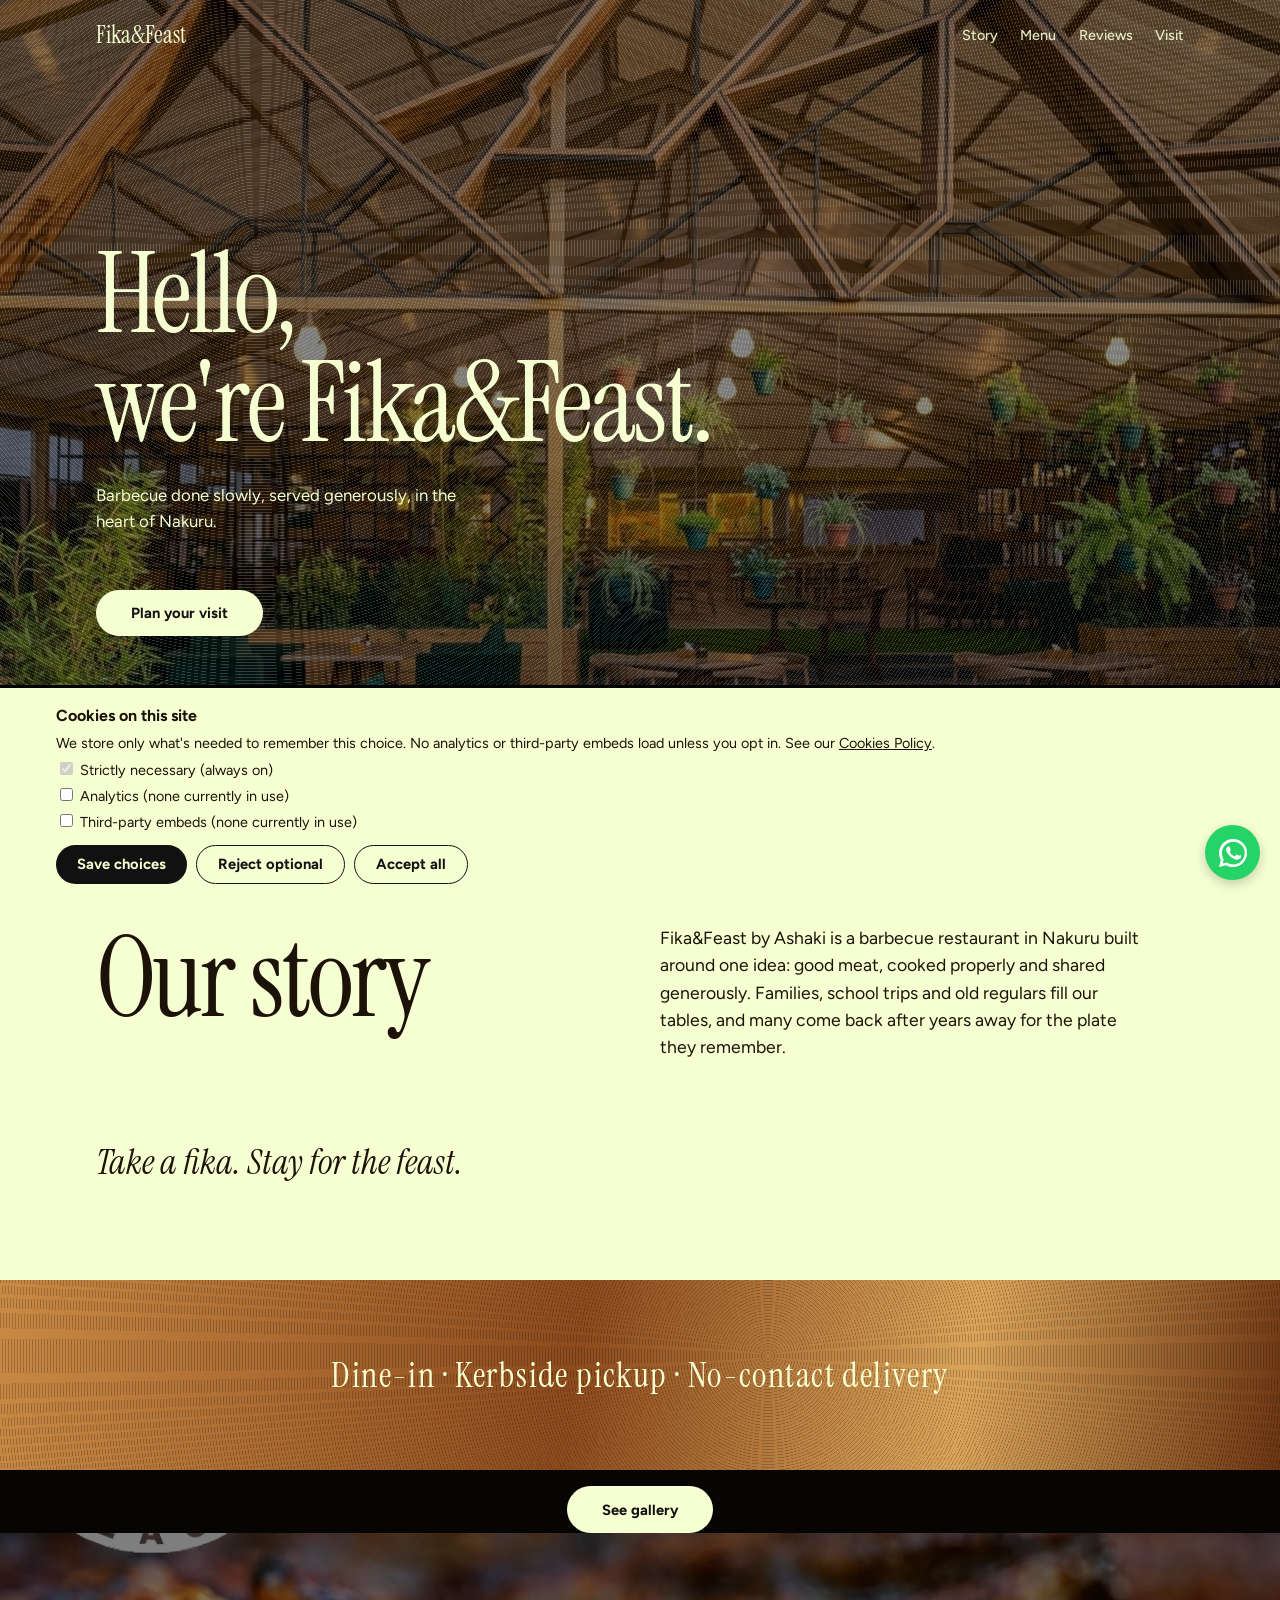
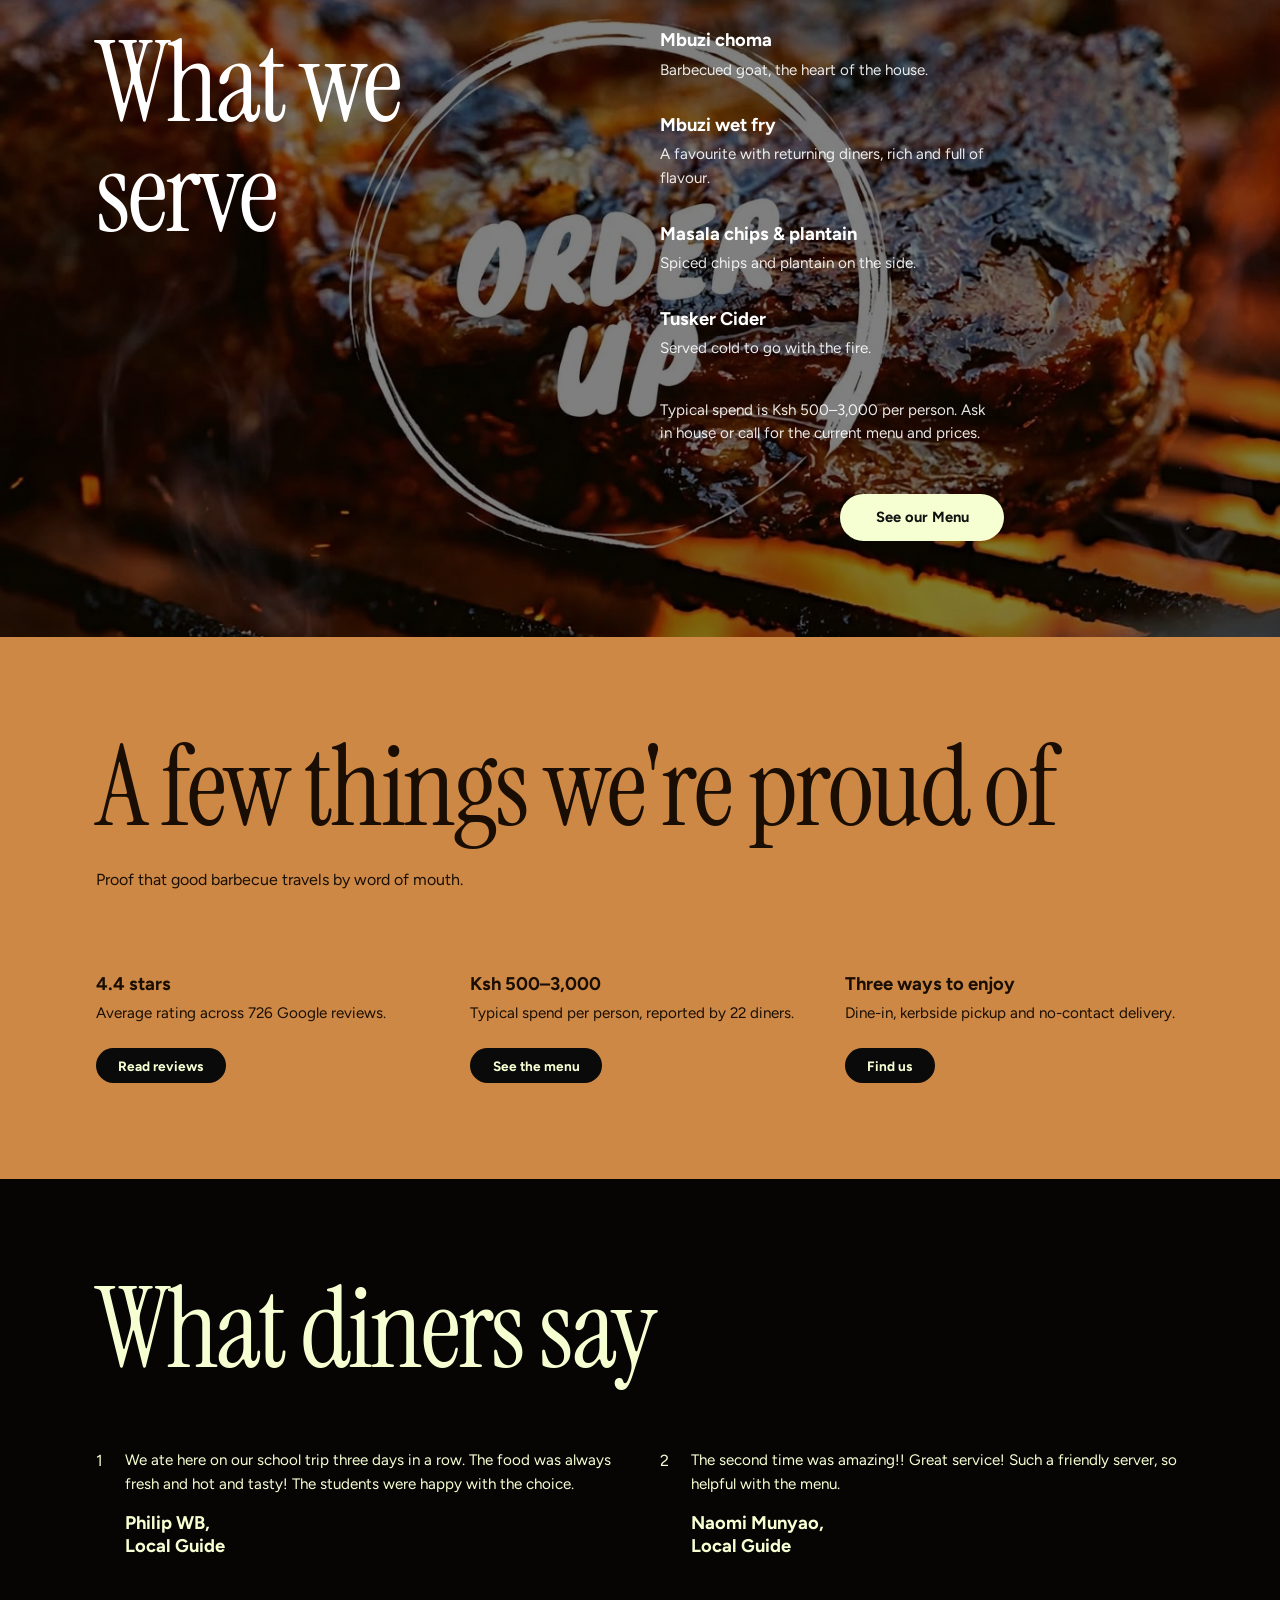
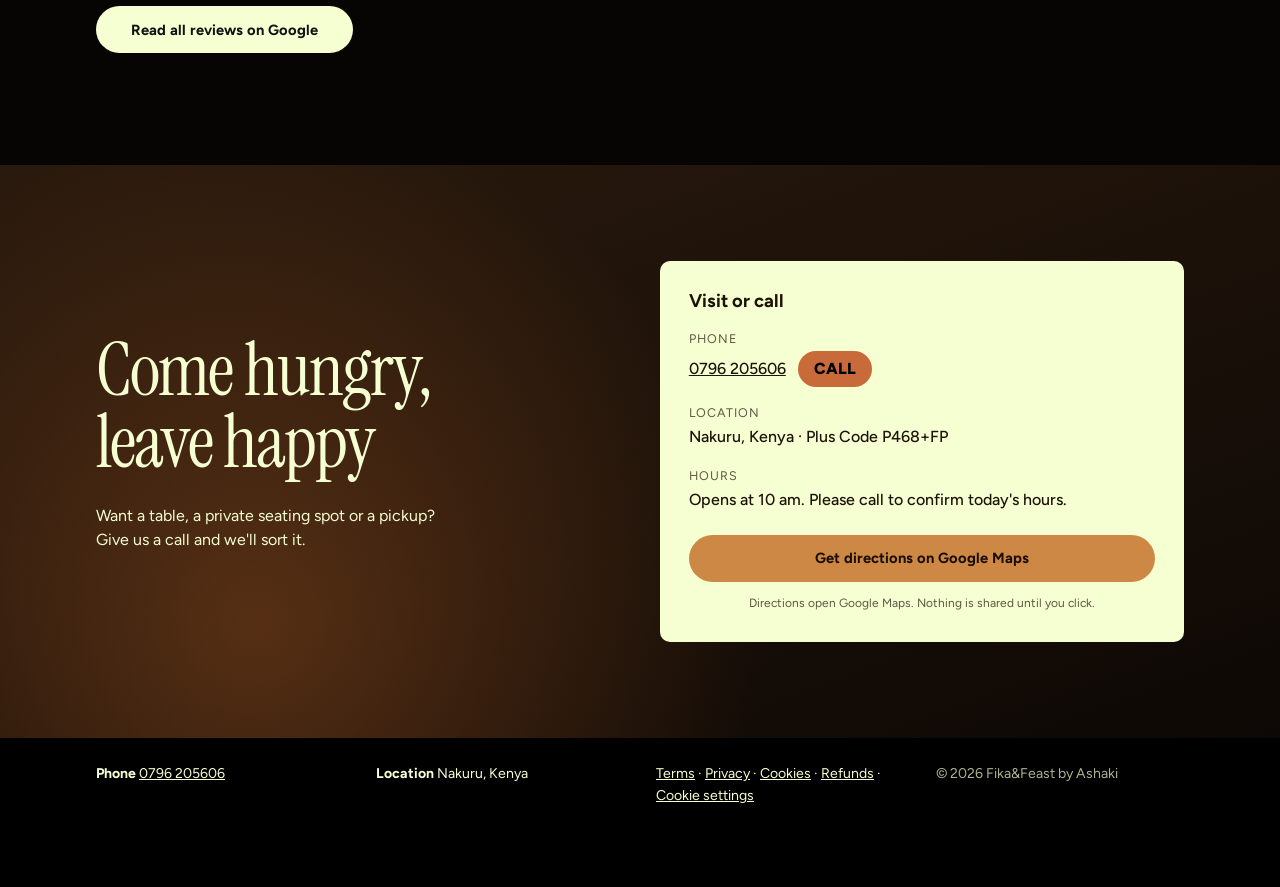
==== index.html @ a0c23b11 "New update" ====
<!DOCTYPE html>
<html lang="en">
<head>
<meta charset="utf-8">
<meta name="viewport" content="width=device-width, initial-scale=1, viewport-fit=cover">
<title>Fika&amp;Feast by Ashaki | Barbecue Restaurant in Nakuru</title>
<meta name="description" content="Fika&Feast by Ashaki: barbecue, mbuzi choma and wet fry in Nakuru. Dine-in, kerbside pickup and no-contact delivery.">
<link rel="preconnect" href="https://fonts.googleapis.com">
<link rel="preconnect" href="https://fonts.gstatic.com" crossorigin>
<link href="https://fonts.googleapis.com/css2?family=Instrument+Serif:ital@0;1&family=Figtree:wght@400;500;700&display=swap" rel="stylesheet">
<link rel="stylesheet" href="styles.css">
</head>
<body>
<div class="top"><div class="w"><b><a href="#/" style="text-decoration:none">Fika&amp;Feast</a></b>
<nav aria-label="Main"><a href="#/" data-s="story">Story</a><a href="#/" data-s="menu">Menu</a><a href="#/" data-s="reviews">Reviews</a><a href="#/" data-s="visit">Visit</a></nav></div></div>

<main>
<div class="page" data-p="/">
<header class="hero"><div class="w">
<h1>Hello,<br>we're Fika&amp;Feast.</h1>
<p>Barbecue done slowly, served generously, in the heart of Nakuru.</p>
<a class="pill" href="#/" data-s="menu">Plan your visit</a>
</div></header>

<section class="s story" id="story"><div class="w">
<div class="two"><h2>Our story</h2>
<p>Fika&amp;Feast by Ashaki is a barbecue restaurant in Nakuru built around one idea: good meat, cooked properly and shared generously. Families, school trips and old regulars fill our tables, and many come back after years away for the plate they remember.</p></div>
<q>Take a fika. Stay for the feast.</q>
</div></section>

<div class="strip"><span>Dine-in &middot; Kerbside pickup &middot; No-contact delivery</span></div>
<div class="button"><a class="pill" href="gallery.html">See gallery</a></div>

<section class="s" id="menu"><div class="w"><div class="two">
<h2>What we<br>serve</h2>
<div class="svc">
<div><h3>Mbuzi choma</h3><p>Barbecued goat, the heart of the house.</p></div>
<div><h3>Mbuzi wet fry</h3><p>A favourite with returning diners, rich and full of flavour.</p></div>
<div><h3>Masala chips &amp; plantain</h3><p>Spiced chips and plantain on the side.</p></div>
<div><h3>Tusker Cider</h3><p>Served cold to go with the fire.</p></div>
<p>Typical spend is Ksh 500&ndash;3,000 per person. Ask in house or call for the current menu and prices.</p>
<div class="button"><a class="pill" href="menu.html">See our Menu</a></div>
</div></div></div></section>

<section class="s proud"><div class="w">
<h2>A few things we're proud of</h2>
<p class="lead">Proof that good barbecue travels by word of mouth.</p>
<div class="cols">
<div><h3>4.4 stars</h3><p>Average rating across 726 Google reviews.</p><a class="pill k" href="#/" data-s="reviews">Read reviews</a></div>
<div><h3>Ksh 500&ndash;3,000</h3><p>Typical spend per person, reported by 22 diners.</p><a class="pill k" href="#/" data-s="menu">See the menu</a></div>
<div><h3>Three ways to enjoy</h3><p>Dine-in, kerbside pickup and no-contact delivery.</p><a class="pill k" href="#/" data-s="visit">Find us</a></div>
</div></div></section>

<section class="s" id="reviews"><div class="w">
<h2>What diners say</h2>
<div class="say">
<div class="t"><div class="nav" aria-hidden="true">1</div><div><p>We ate here on our school trip three days in a row. The food was always fresh and hot and tasty! The students were happy with the choice.</p><h3>Philip WB,<br>Local Guide</h3></div></div>
<div class="t"><div class="nav" aria-hidden="true">2</div><div><p>The second time was amazing!! Great service! Such a friendly server, so helpful with the menu.</p><h3>Naomi Munyao,<br>Local Guide</h3></div></div>
</div>
<p style="margin-top:3rem"><a class="pill" href="https://www.google.com/maps/place/Fika%26Feast+by+Ashaki/@-0.2887993,35.9643976,12z/data=!4m12!1m2!2m1!1sfika!3m8!1s0x182993f0e2f06c29:0x6cacd59506aa8dba!8m2!3d-0.2887993!4d36.1168329!9m1!1b1!15sCgRmaWthWgYiBGZpa2GSARNiYXJiZWN1ZV9yZXN0YXVyYW50mgEjQ2haRFNVaE5NRzluUzBWSlEwRm5TVU14YWt0SU5saFJFQUXgAQD6AQQIJBA2!16s%2Fg%2F11j4m7rykm?entry=ttu&g_ep=EgoyMDI2MTAxMy4wIKXMDSoASAFQAw%3D%3D" target="_blank" rel="noopener noreferrer">Read all reviews on Google</a></p>
</div></section>

<section class="s cta" id="visit"><div class="w"><div class="two" style="align-items:center">
<div><h2>Come hungry,<br>leave happy</h2><p style="max-width:340px;margin-top:1.6rem">Want a table, a private seating spot or a pickup? Give us a call and we'll sort it.</p></div>
<div class="card"><h3>Visit or call</h3>
<dl style="margin:0"><dt>Phone</dt><dd style="display:flex;align-items:center;gap:12px;flex-wrap:wrap"><a href="tel:+254796205606">0796 205606</a><a href="tel:+254796205606" style="background:#c86a3a;color:#000;padding:6px 16px;border-radius:999px;font-weight:800;font-size:85ref;text-decoration:none;display:inline-block">CALL</a></dd>
<dt>Location</dt><dd>Nakuru, Kenya &middot; Plus Code P468+FP</dd>
<dt>Hours</dt><dd>Opens at 10 am. Please call to confirm today's hours.</dd></dl>
<a class="pill o" href="https://www.google.com/maps/search/?api=1&amp;query=P468%2BFP%20Nakuru" target="_blank" rel="noopener noreferrer">Get directions on Google Maps</a>
<p style="font-size:.75rem;opacity:.7;margin:.8rem 0 0;text-align:center">Directions open Google Maps. Nothing is shared until you click.</p></div>
</div></div></section>
</div>

<div class="page legal" data-p="/terms"><div class="w">
<h1>Terms and Conditions</h1>
<p class="n">Last updated: 12 October 2026. General template; have a qualified Kenyan lawyer review it before launch.</p>
<h2>1. About us</h2><p>This website is run by Fika&amp;Feast by Ashaki ("we", "us"), a restaurant in Nakuru, Kenya. Phone: 0796 205606.</p>
<h2>2. Use of the site</h2><p>The site gives information about our restaurant. Use it lawfully and do not interfere with its operation.</p>
<h2>3. Accuracy</h2><p>Menu items, prices, hours and availability may change without notice. Please confirm by phone.</p>
<h2>4. Orders and payments</h2><p>This site takes no online orders or payments. Dine-in, pickup and delivery orders are arranged directly with us and are subject to our <a href="#/refunds">Refund Policy</a>.</p>
<h2>5. Reviews and third-party content</h2><p>Reviews come from public Google listings and belong to their authors. We are not responsible for the content of linked third-party sites.</p>
<h2>6. Intellectual property</h2><p>Our name, text and design belong to us or our licensors and may not be copied without permission.</p>
<h2>7. Liability</h2><p>To the extent the law permits, we are not liable for loss arising from use of this site. Nothing limits your statutory consumer rights.</p>
<h2>8. Governing law</h2><p>These terms are governed by the laws of Kenya and its courts.</p>
<h2>9. Changes</h2><p>We may update these terms; the date above shows the latest version.</p>
</div></div>

<div class="page legal" data-p="/privacy"><div class="w">
<h1>Privacy Policy</h1>
<p class="n">Last updated: 12 October 2026. Template; have a qualified Kenyan lawyer review it, including whether registration with the Office of the Data Protection Commissioner applies.</p>
<h2>1. Who we are</h2><p>Fika&amp;Feast by Ashaki is the data controller for this site. Contact: 0796 205606.</p>
<h2>2. What we collect</h2><p>This site has no forms, accounts or online payments and collects no personal data through its pages. It runs no analytics or advertising trackers. Your cookie choice is stored only on your device. If you call us, we may handle your phone number and the details you give for a booking or order.</p>
<h2>3. Why we use it</h2><p>Only to answer your enquiry, take your booking or order, and meet legal obligations.</p>
<h2>4. Third parties</h2><p>Directions links open Google Maps, which has its own privacy policy. Fonts load from Google Fonts, which may receive your IP address when the page loads.</p>
<h2>5. Retention</h2><p>Phone and booking details are kept only as long as needed for their purpose.</p>
<h2>6. Your rights</h2><p>Under Kenya's Data Protection Act, 2019 you may ask to access, correct or delete your data and object to its processing. Call us to make a request. You may also complain to the Office of the Data Protection Commissioner.</p>
<h2>7. Security and children</h2><p>We take reasonable steps to protect data. This site is not aimed at children.</p>
</div></div>

<div class="page legal" data-p="/cookies"><div class="w">
<h1>Cookies Policy</h1>
<p class="n">Last updated: 12 October 2026.</p>
<h2>What this site stores</h2>
<div class="tb"><table>
<tr><th>Item</th><th>Purpose</th><th>Type</th><th>Duration</th></tr>
<tr><td>cf_consent (local storage)</td><td>Remembers your cookie choice</td><td>Strictly necessary</td><td>Until you clear it</td></tr>
<tr><td>Analytics</td><td>None in use</td><td>Optional, off</td><td>n/a</td></tr>
<tr><td>Third-party embeds</td><td>None in use (map is a link)</td><td>Optional, off</td><td>n/a</td></tr>
</table></div>
<h2>Your choices</h2>
<p>Necessary storage cannot be switched off. Analytics and embeds are off by default and would load only after you opt in. If we add them, we will update this page first.</p>
<p><button class="pill" style="background:#111;color:#f6ffd2" type="button" data-cc>Manage cookie settings</button></p>
</div></div>

<div class="page legal" data-p="/refunds"><div class="w">
<h1>Refund Policy</h1>
<p class="n">Last updated: 12 October 2026. The owner should confirm these terms match actual practice.</p>
<h2>Dine-in</h2><p>If something is wrong with your meal, tell a team member while you are still at the table so we can replace it, correct it or adjust the bill.</p>
<h2>Pickup and delivery</h2><p>If your order is wrong, incomplete or not fit to eat, call 0796 205606 the same day with a description. Where the fault is ours, we will remake the item or refund the affected part.</p>
<h2>Not covered</h2><p>Change of mind after food is prepared, or delays caused by incorrect address details.</p>
<h2>How refunds are paid</h2><p>Refunds go back through the method you paid with, usually within 7 working days.</p>
<h2>Your legal rights</h2><p>This policy does not limit your rights under Kenya's Consumer Protection Act, 2012.</p>
</div></div>
</main>

<footer><div class="w">
<div><b>Phone</b> <a href="tel:+254796205606">0796 205606</a></div>
<div><b>Location</b> Nakuru, Kenya</div>
<div><a href="#/terms">Terms</a> &middot; <a href="#/privacy">Privacy</a> &middot; <a href="#/cookies">Cookies</a> &middot; <a href="#/refunds">Refunds</a> &middot; <a href="#" data-cc>Cookie settings</a></div>
<div style="opacity:.7">&copy; 2026 Fika&amp;Feast by Ashaki</div>
</div></footer>

<div id="cc" role="dialog" aria-labelledby="cct">
<strong id="cct">Cookies on this site</strong>
<p>We store only what's needed to remember this choice. No analytics or third-party embeds load unless you opt in. See our <a href="#/cookies">Cookies Policy</a>.</p>
<label><input type="checkbox" checked disabled> Strictly necessary (always on)</label>
<label><input type="checkbox" id="an"> Analytics (none currently in use)</label>
<label><input type="checkbox" id="em"> Third-party embeds (none currently in use)</label>
<div class="r"><button class="pill" type="button" id="sv">Save choices</button><button class="pill l" type="button" id="rj">Reject optional</button><button class="pill l" type="button" id="al">Accept all</button></div>
</div>

<a href="https://wa.me/254712364610?text=Hello%20Fika%20%26%20Feast" target="_blank" style="
  position: fixed;
  bottom: 20px;
  right: 20px;
  width: 55px;
  height: 55px;
  background-color: #25D366;
  border-radius: 50%;
  display: flex;
  align-items: center;
  justify-content: center;
  box-shadow: 0 4px 12px rgba(0,0,0,0.2);
  z-index: 9999;
  text-decoration: none;
">
  <svg viewBox="0 0 32 32" width="32" height="32" fill="white">
    <path d="M16.04 2.004c-7.756 0-14.04 6.284-14.04 14.04 0 2.473.643 4.897 1.863 7.03L2.01 30l7.115-1.865a14 14 0 0 0 6.915 1.86h.01c7.756 0 14.04-6.285 14.04-14.041 0-3.75-1.46-7.277-4.113-9.928a13.96 13.96 0 0 0-9.928-4.122zm0 25.2h-.01a11.2 11.2 0 0 1-5.7-1.56l-.41-.243-4.22 1.107.983-4.113-.265-.423A11.2 11.2 0 0 1 4.9 16.044c0-6.28 5.11-11.39 11.39-11.39a11.32 11.32 0 0 1 8.06 3.34 11.3 11.3 0 0 1 3.33 8.05c0 6.28-5.11 11.39-11.39 11.39zm6.28-8.51c-.343-.17-2.023-1-2.335-1.11s-.54-.17-.768.17-.88 1.11-1.08 1.34-.4.26-.743.09a9.4 9.4 0 0 1-2.75-1.69 10.4 10.4 0 0 1-1.92-2.39c-.2-.343-.02-.528.15-.7.15-.15.343-.4.514-.6s.223-.343.335-.572.057-.428-.028-.6-.768-1.85-1.053-2.533c-.278-.67-.56-.58-.768-.59h-.654c-.228 0-.6.085-.914.428s-1.2 1.172-1.2 2.857 1.228 3.215 1.4 3.43 2.42 3.698 5.86 5.186c4.075 1.76 4.075 1.172 4.8 1.1.728-.072 2.351-1 2.68-1.943s.33-1.758.23-1.943-.4-.257-.743-.428z"/>
  </svg>
</a>

<script src="script.js" defer></script>
</body>
</html>
---- styles.css ----
:root{--cream:#f6ffd2;--brown:#2b190c;--black:#060504;--ochre:#cc8844;--ink:#1d1208;--pg:#f6ffd2;--pgink:#1d1208;box-sizing:border-box;padding-top:env(safe-area-inset-top,0px);padding-bottom:env(safe-area-inset-bottom,0px)}
@media(prefers-color-scheme:dark){:root:not([data-theme="light"]){--pg:#14100b;--pgink:#f6ffd2}}
:root[data-theme="dark"]{--pg:#14100b;--pgink:#f6ffd2}
*,*:before,*:after{box-sizing:inherit}
html{scroll-padding-top:env(safe-area-inset-top,0px);scroll-behavior:smooth}
body{margin:0;background:var(--black);color:var(--cream);font:400 16px/1.55 Figtree,system-ui,sans-serif;overflow-x:hidden}
h1,h2,h3{margin:0}
h1,h2{font:400 clamp(4rem,12vw,7rem)/.98 "Instrument Serif",Georgia,serif;letter-spacing:-.025em}
h3{font:700 1.15rem/1.25 Figtree,system-ui,sans-serif}
a{color:inherit}
.w{max-width:1200px;margin:0 auto;padding:0 clamp(1.25rem,5vw,3.5rem)}
section.s{padding:clamp(3.5rem,8vw,6rem) 0}
.two{display:grid;gap:2.5rem;grid-template-columns:repeat(auto-fit,minmax(280px,1fr))}
.pill{display:inline-block;background:var(--cream);color:#111;border:0;border-radius:99px;padding:.9rem 2.2rem;font:700 .92rem Figtree,sans-serif;text-decoration:none;cursor:pointer}
.pill.k{background:#0a0a0a;color:var(--cream);padding:.6rem 1.4rem;font-size:.85rem}
.pill.o{background:var(--ochre);color:#1a0e04;width:100%;text-align:center}
.top{position:absolute;top:env(safe-area-inset-top,0px);left:0;right:0;z-index:5;padding:1.2rem 0}
.top .w{display:flex;justify-content:space-between;align-items:center;gap:1rem;flex-wrap:wrap}
.top b{font:400 1.5rem "Instrument Serif",Georgia,serif}
.top nav{display:flex;gap:1.4rem;font-weight:500;font-size:.9rem}
.top nav a{text-decoration:none;opacity:.9}
.hero{position:relative;min-height:92vh;display:flex;align-items:center;padding:7rem 0 4rem;background:linear-gradient(rgba(0,0,0,0.5),rgba(0,0,0,0.5)), url('public/hero.jpg');background-size:cover;background-position:center center;}
.hero:after{content:"";position:absolute;inset:0;opacity:.18;background:repeating-radial-gradient(circle at 20% 30%,#fff 0 .6px,transparent .6px 3px);pointer-events:none}
.hero .w{position:relative;z-index:2;width:100%}
.hero p{max-width:380px;margin:1.4rem 0 3.5rem;font-size:1.05rem}
.story{background:var(--cream);color:var(--ink)}
.story p{font-size:1.1rem;max-width:480px;margin:0}
.story q{display:block;margin-top:5rem;font:italic 400 clamp(1.4rem,3vw,2.2rem)/1.25 "Instrument Serif",Georgia,serif;quotes:none}
.strip{height:clamp(110px,16vw,190px);background:linear-gradient(100deg,#c98a45,#8c4a1d 45%,#d9a45a 75%,#6b3412);position:relative;display:grid;place-items:center;overflow:hidden}
.strip:after{content:"";position:absolute;inset:0;opacity:.2;background:repeating-radial-gradient(circle at 60% 40%,#000 0 .7px,transparent .7px 3px)}
.strip span{position:relative;z-index:1;font:400 clamp(1.2rem,3.4vw,2.2rem) "Instrument Serif",Georgia,serif;letter-spacing:.04em;text-align:center;padding:0 1rem}
.svc{display:grid;gap:2rem}
.svc p{margin:.4rem 0 0;max-width:340px;font-size:.95rem;opacity:.9}
.proud{background:var(--ochre);color:#1a0e04}
.proud .lead{margin:1.6rem 0 5rem}
.cols{display:grid;gap:2.2rem;grid-template-columns:repeat(auto-fit,minmax(200px,1fr))}
.cols p{margin:.4rem 0 1.4rem;font-size:.95rem}
.say{display:grid;gap:2.5rem;margin-top:4rem;grid-template-columns:repeat(auto-fit,minmax(300px,1fr))}
.t{display:flex;gap:1.4rem;align-items:flex-start}
.av{flex:none;width:96px;height:96px;background:linear-gradient(145deg,#cc8844,#5a2e12);display:grid;place-items:center;font:400 2.4rem "Instrument Serif",serif;color:var(--cream)}
.t p{margin:0 0 1rem;font-size:.95rem}
.cta{background:radial-gradient(circle at 20% 80%,#8a4a1e88,transparent 45%),linear-gradient(160deg,#2a1a0d,#0d0805)}
.cta h2{font-size:clamp(2.6rem,6vw,4.6rem)}
.card{background:var(--cream);color:var(--ink);border-radius:10px;padding:1.8rem}
.card dt{font-size:.78rem;letter-spacing:.08em;text-transform:uppercase;opacity:.7;margin-top:1rem}
.card dd{margin:.15rem 0 0;font-weight:500}
.card .pill{margin-top:1.4rem}
footer{background:#000;padding:1.6rem 0 5rem;font-size:.88rem}
footer .w{display:grid;gap:1rem 2rem;grid-template-columns:repeat(auto-fit,minmax(220px,1fr))}
footer a{color:var(--cream)}
.page{display:none}.page.on{display:block}
.legal{background:var(--pg);color:var(--pgink);padding:7rem 0 4rem;min-height:80vh}
.legal .w{max-width:820px}
.legal h1{font-size:clamp(2.4rem,6vw,4rem)}
.legal h2{font:700 1.2rem Figtree,sans-serif;letter-spacing:0;margin:2rem 0 .4rem}
.legal .n{border-left:4px solid var(--ochre);padding:.8rem 1rem;background:#cc884422}
.legal a{color:inherit}
.tb{overflow-x:auto}
table{border-collapse:collapse;width:100%;min-width:480px}td,th{border:1px solid #8886;padding:.5rem;text-align:left;font-size:.9rem}
#cc{position:fixed;left:0;right:0;bottom:0;z-index:100;background:var(--cream);color:var(--ink);border-top:3px solid #000;padding:1rem clamp(1.25rem,5vw,3.5rem) calc(1rem + env(safe-area-inset-bottom,0px));display:none}
#cc.on{display:block}
#cc p{margin:.2rem 0;font-size:.9rem}#cc label{display:block;margin:.25rem 0;font-size:.9rem}
#cc .r{display:flex;flex-wrap:wrap;gap:.6rem;margin-top:.7rem}
#cc .pill{background:#111;color:var(--cream);padding:.6rem 1.3rem}
#cc .pill.l{background:transparent;color:#111;border:1px solid #111}
:focus-visible{outline:3px solid var(--ochre);outline-offset:3px}
.button {
    display: flex;
    justify-content: center;
    margin-top: 1rem;
    background: transparent;
    color: var(--cream);
}
#menu{
    position: relative;
    background: url('public/menubg.jpg') center/cover no-repeat;
    color: #fff;
    z-index: 1;
}
#menu::before{
    content: "";
    position: absolute;
    inset: 0;
    background: linear-gradient(180deg, rgba(0, 0, 0, 0.5), rgba(0, 0, 0, 0.5));
    z-index: -1;
}
#menu.pill{
    border-color: #fff;
    color: #fff;
}
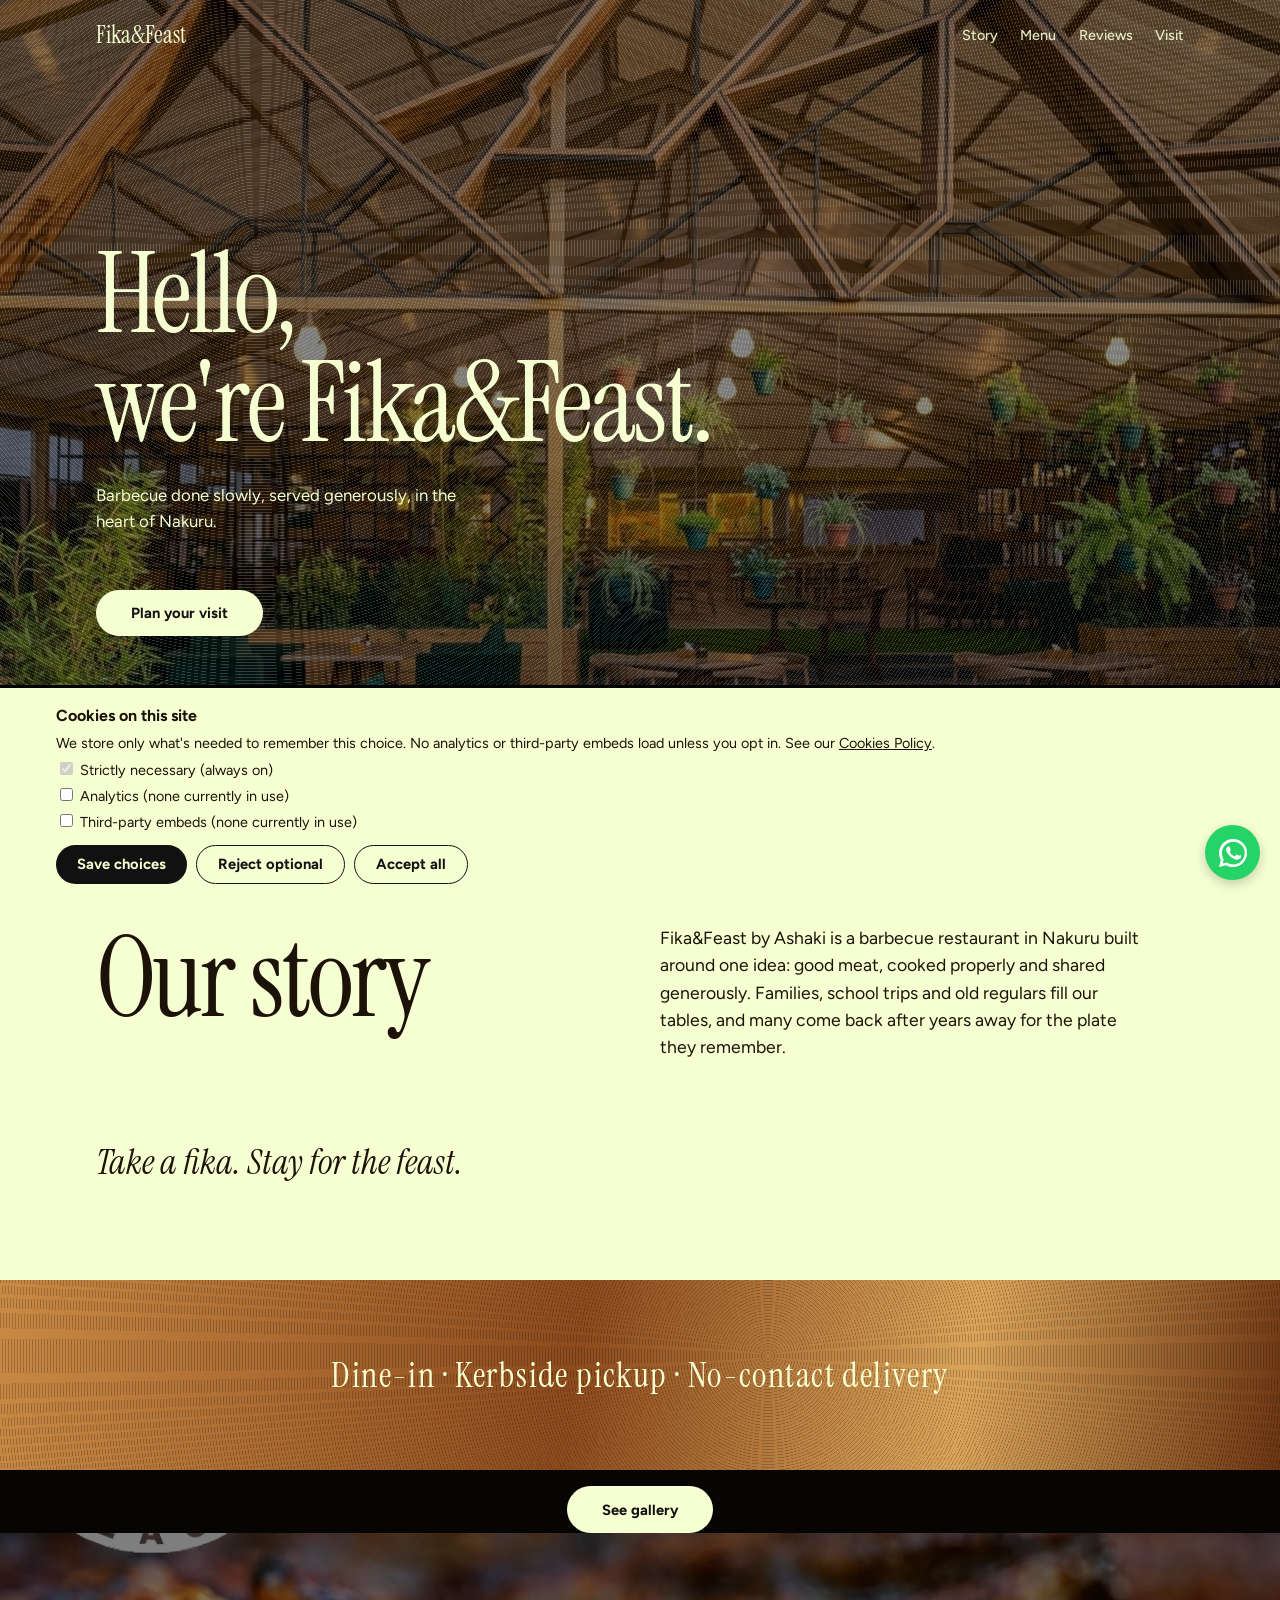
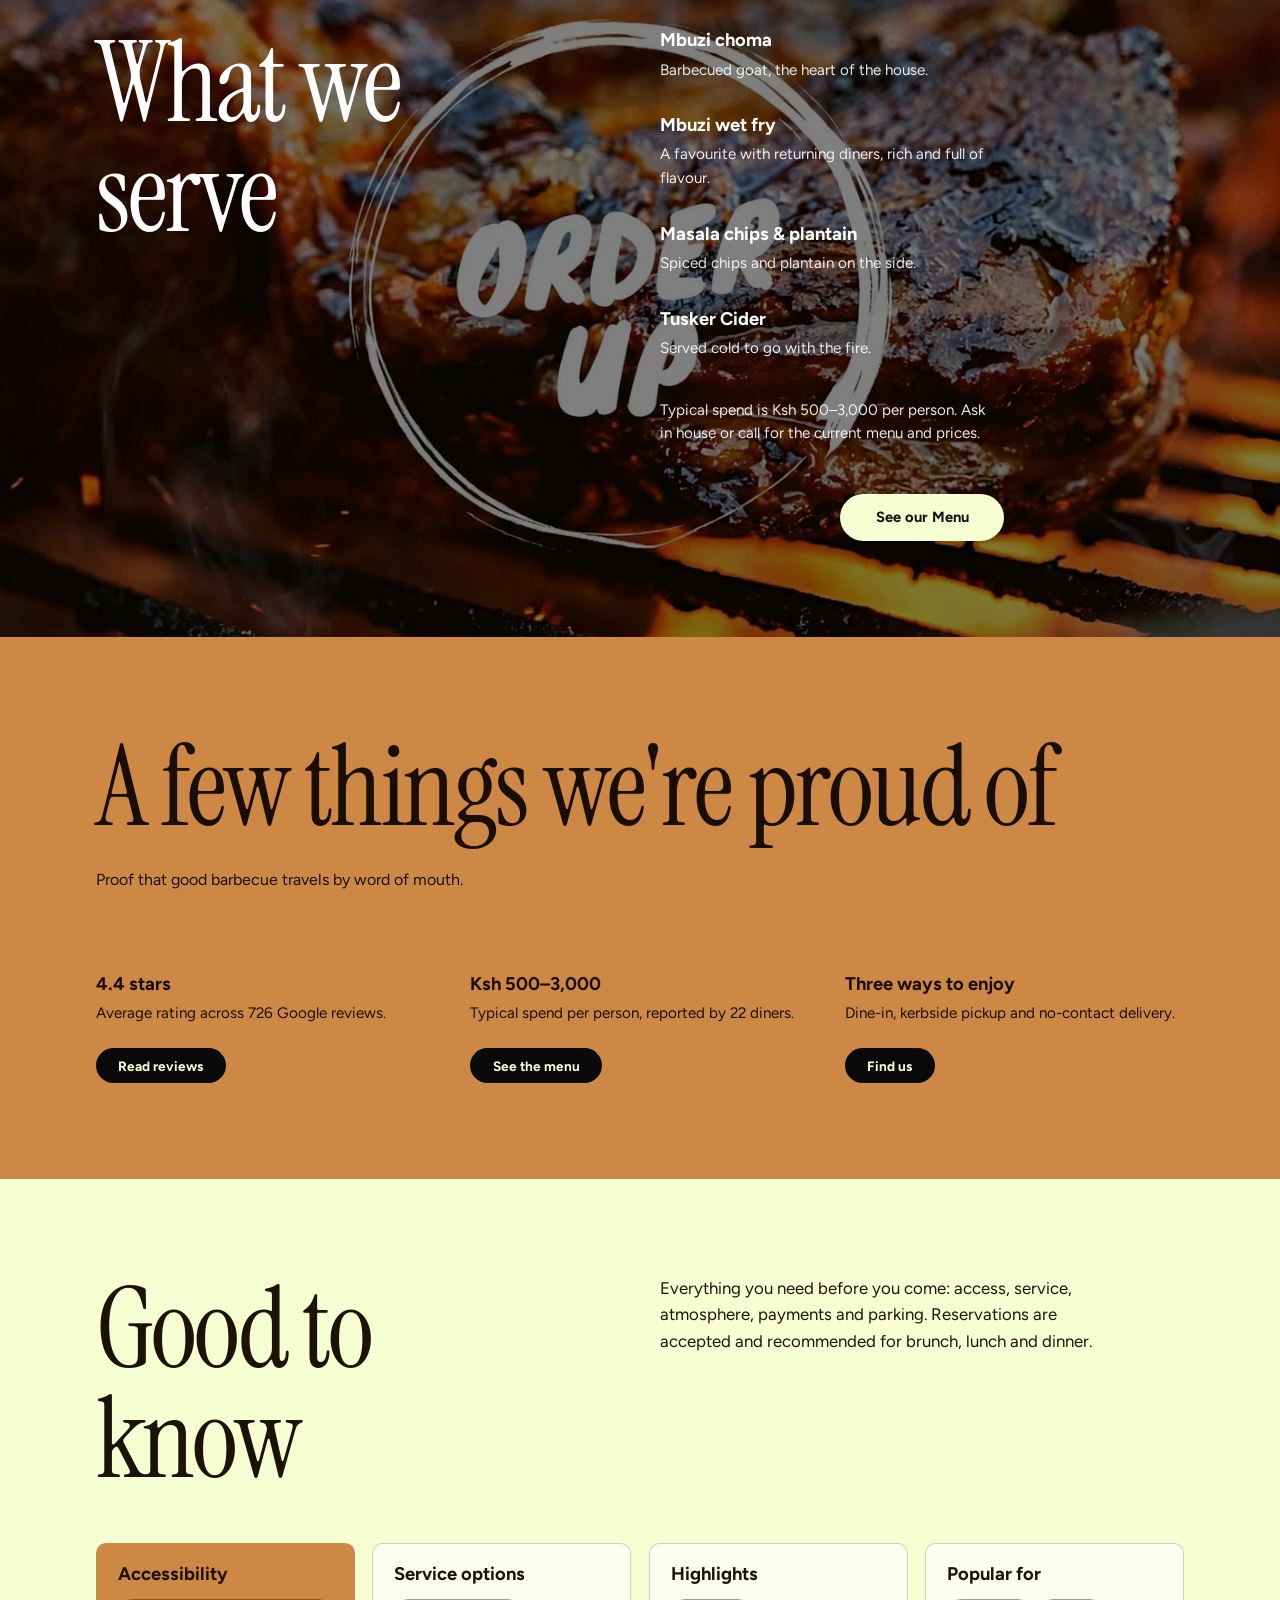
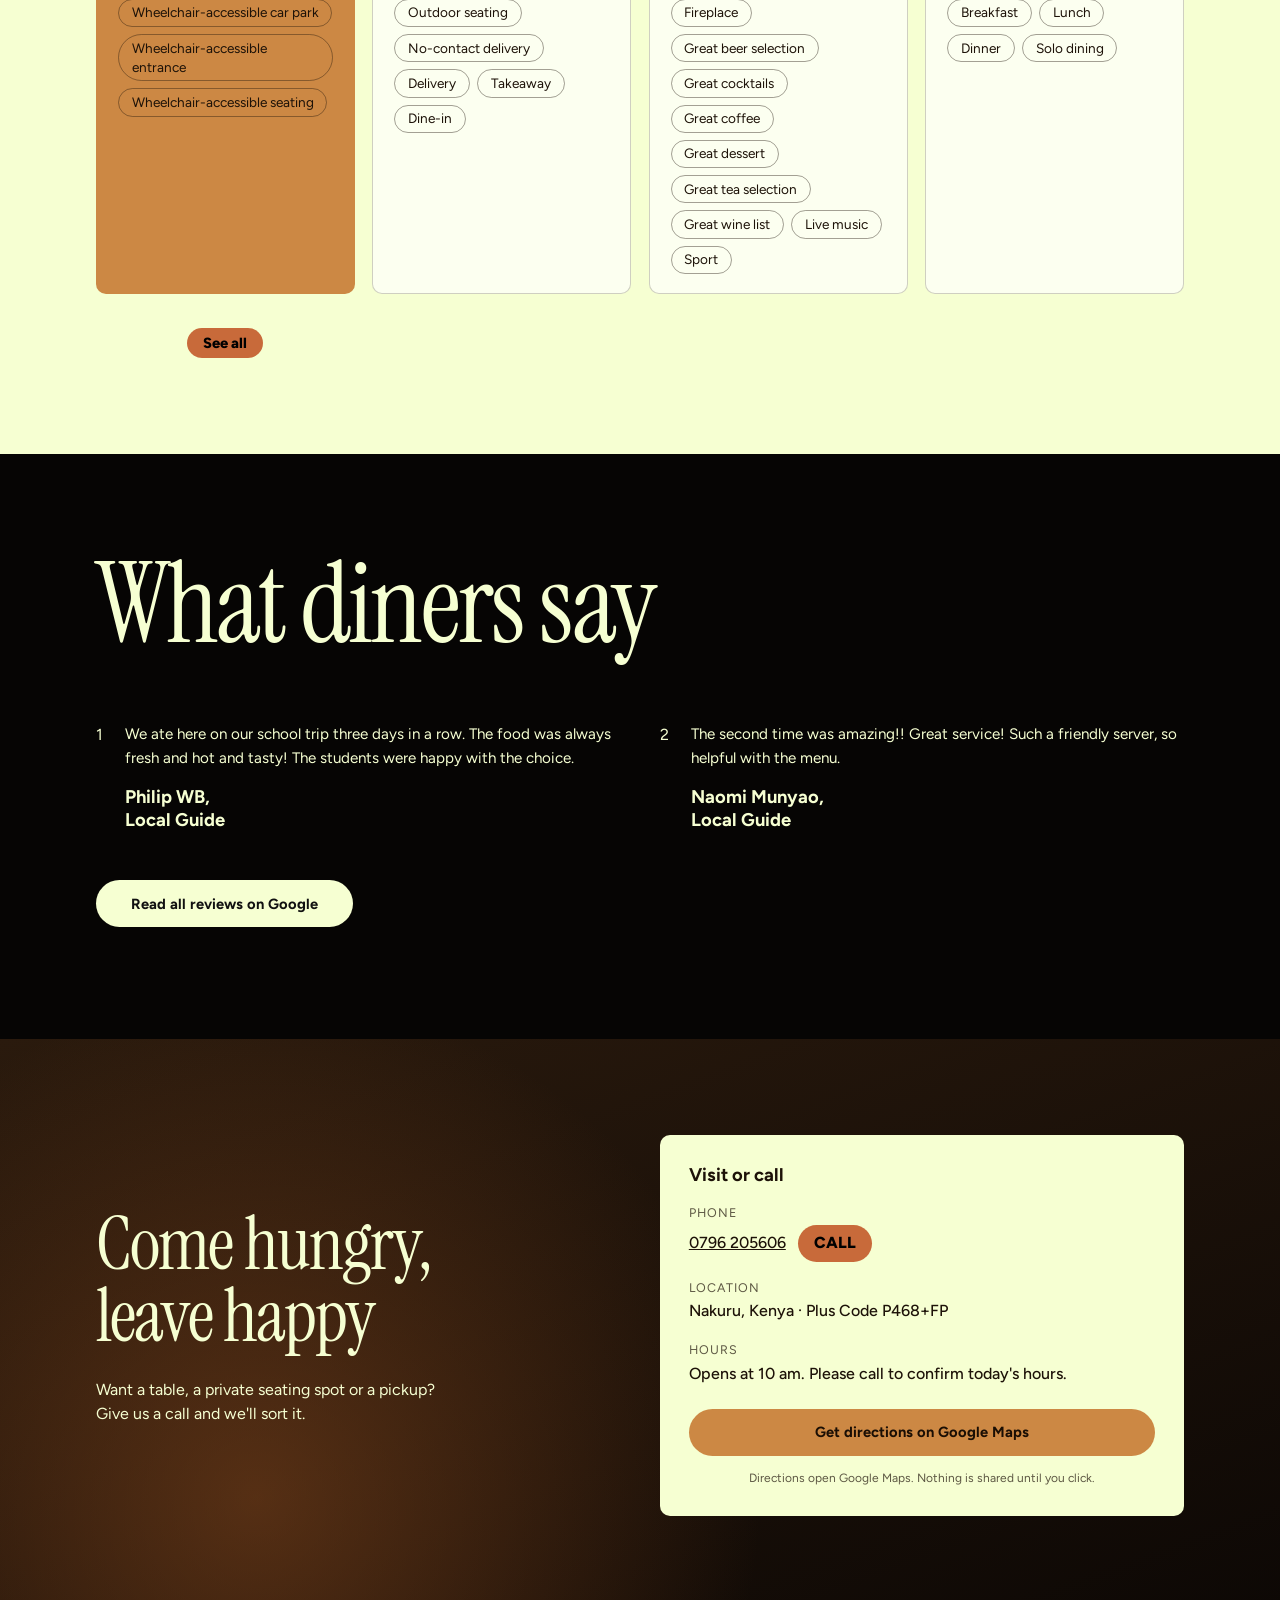
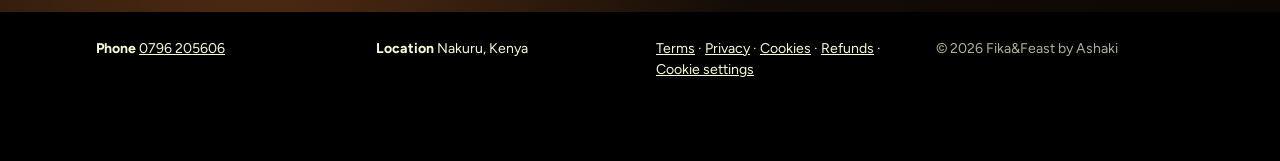
==== commit 309e216c: "New update" ====
--- a/index.html
+++ b/index.html
@@ -49,6 +49,16 @@
 <div><h3>4.4 stars</h3><p>Average rating across 726 Google reviews.</p><a class="pill k" href="#/" data-s="reviews">Read reviews</a></div>
 <div><h3>Ksh 500&ndash;3,000</h3><p>Typical spend per person, reported by 22 diners.</p><a class="pill k" href="#/" data-s="menu">See the menu</a></div>
 <div><h3>Three ways to enjoy</h3><p>Dine-in, kerbside pickup and no-contact delivery.</p><a class="pill k" href="#/" data-s="visit">Find us</a></div>
+</div></div></section>
+
+<section class="s info" id="info"><div class="w">
+<div class="two" style="margin-bottom:3rem"><h2>Good to<br>know</h2><p style="max-width:440px;margin:0;font-size:1.05rem">Everything you need before you come: access, service, atmosphere, payments and parking. Reservations are accepted and recommended for brunch, lunch and dinner.</p></div>
+<div class="igrid">
+<div class="ic acc"><h3>Accessibility</h3><ul><li>Wheelchair-accessible car park</li><li>Wheelchair-accessible entrance</li><li>Wheelchair-accessible seating</li></ul></div>
+<div class="ic"><h3>Service options</h3><ul><li>Outdoor seating</li><li>No-contact delivery</li><li>Delivery</li><li>Takeaway</li><li>Dine-in</li></ul></div>
+<div class="ic"><h3>Highlights</h3><ul><li>Fireplace</li><li>Great beer selection</li><li>Great cocktails</li><li>Great coffee</li><li>Great dessert</li><li>Great tea selection</li><li>Great wine list</li><li>Live music</li><li>Sport</li></ul></div>
+<div class="ic"><h3>Popular for</h3><ul><li>Breakfast</li><li>Lunch</li><li>Dinner</li><li>Solo dining</li></ul></div>
+<div class="button"><a class="pill" style="background:#c86a3a;color:#000;padding:6px 16px;border-radius:999px;font-weight:800;font-size:85ref;text-decoration:none;display:inline-block"href="g2kindex.html">See all</a></div>
 </div></div></section>
 
 <section class="s" id="reviews"><div class="w">
--- a/styles.css
+++ b/styles.css
@@ -55,6 +55,13 @@
 .legal h2{font:700 1.2rem Figtree,sans-serif;letter-spacing:0;margin:2rem 0 .4rem}
 .legal .n{border-left:4px solid var(--ochre);padding:.8rem 1rem;background:#cc884422}
 .legal a{color:inherit}
+.info{background:var(--cream);color:var(--ink)}
+.igrid{display:grid;gap:1.1rem;grid-template-columns:repeat(auto-fill,minmax(250px,1fr))}
+.ic{border:1px solid #1d120833;border-radius:10px;padding:1.2rem 1.3rem;background:#ffffffaa}
+.ic.acc{background:var(--ochre);border-color:transparent}
+.ic h3{margin-bottom:.8rem}
+.ic ul{list-style:none;margin:0;padding:0;display:flex;flex-wrap:wrap;gap:.45rem}
+.ic li{border:1px solid #1d120866;border-radius:99px;padding:.22rem .8rem;font-size:.85rem;line-height:1.4}
 .tb{overflow-x:auto}
 table{border-collapse:collapse;width:100%;min-width:480px}td,th{border:1px solid #8886;padding:.5rem;text-align:left;font-size:.9rem}
 #cc{position:fixed;left:0;right:0;bottom:0;z-index:100;background:var(--cream);color:var(--ink);border-top:3px solid #000;padding:1rem clamp(1.25rem,5vw,3.5rem) calc(1rem + env(safe-area-inset-bottom,0px));display:none}
